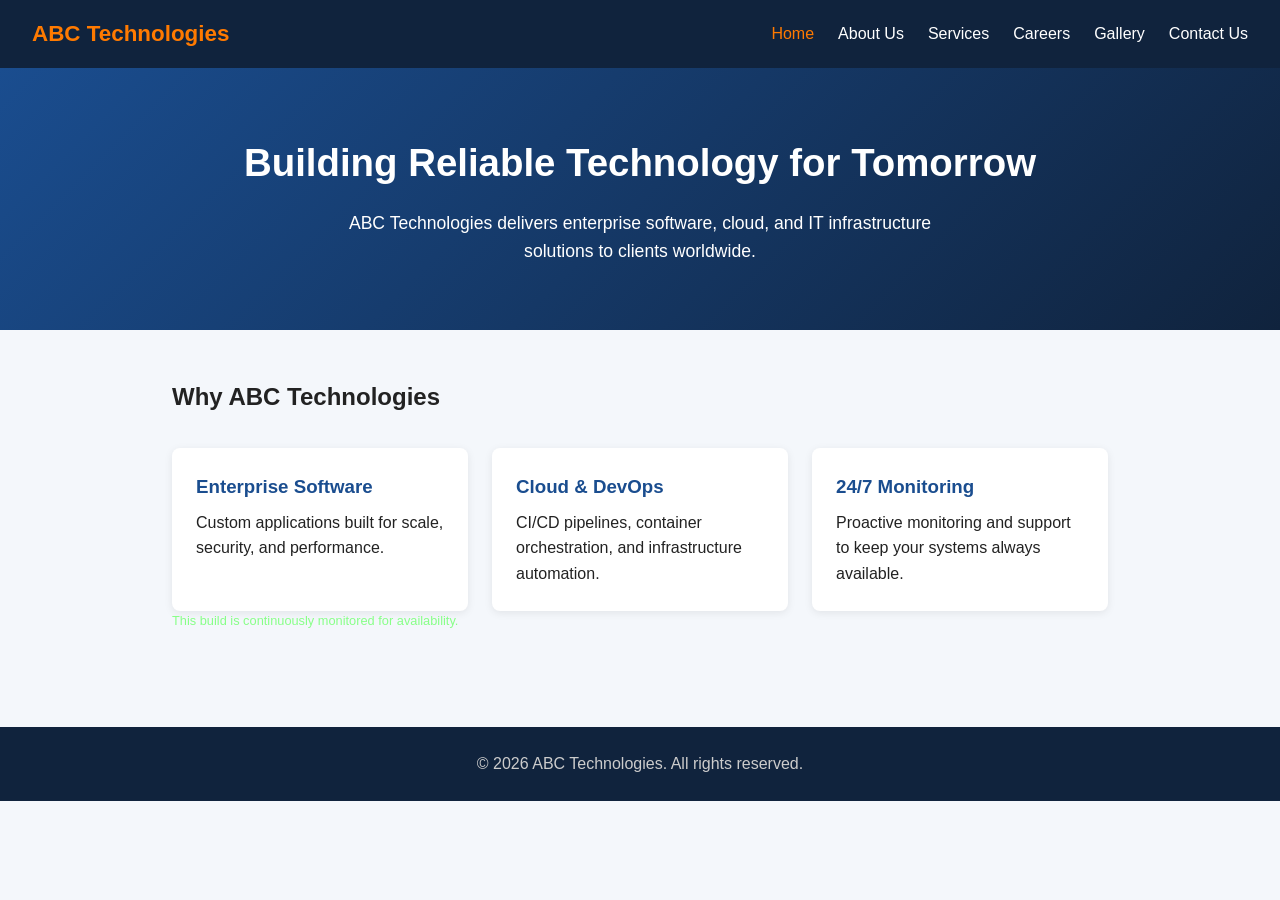
==== website/index.html @ ffd38bb0 "Initial commit: ABC Technologies website + DevOps pipeline" ====
<!DOCTYPE html>
<html lang="en">
<head>
<meta charset="UTF-8">
<meta name="viewport" content="width=device-width, initial-scale=1.0">
<title>ABC Technologies</title>
<link rel="stylesheet" href="css/style.css">
</head>
<body>
<header>
  <div class="logo">ABC Technologies</div>
  <nav>
    <ul>
      <li><a href="index.html">Home</a></li>
      <li><a href="about.html">About Us</a></li>
      <li><a href="services.html">Services</a></li>
      <li><a href="careers.html">Careers</a></li>
      <li><a href="gallery.html">Gallery</a></li>
      <li><a href="contact.html">Contact Us</a></li>
    </ul>
  </nav>
</header>

<section class="hero">
  <h1>Building Reliable Technology for Tomorrow</h1>
  <p>ABC Technologies delivers enterprise software, cloud, and IT infrastructure solutions to clients worldwide.</p>
</section>

<main>
  <h2>Why ABC Technologies</h2>
  <div class="card-grid">
    <div class="card">
      <h3>Enterprise Software</h3>
      <p>Custom applications built for scale, security, and performance.</p>
    </div>
    <div class="card">
      <h3>Cloud & DevOps</h3>
      <p>CI/CD pipelines, container orchestration, and infrastructure automation.</p>
    </div>
    <div class="card">
      <h3>24/7 Monitoring</h3>
      <p>Proactive monitoring and support to keep your systems always available.</p>
    </div>
  </div>
  <p id="health">This build is continuously monitored for availability.</p>
</main>

<footer>
  &copy; 2026 ABC Technologies. All rights reserved.
</footer>
<script src="js/main.js"></script>
</body>
</html>
---- website/css/style.css ----
:root {
  --primary: #1a4d8f;
  --accent: #ff7a00;
  --dark: #10233d;
  --light: #f4f7fb;
}

* { box-sizing: border-box; margin: 0; padding: 0; }

body {
  font-family: 'Segoe UI', Arial, sans-serif;
  color: #222;
  background: var(--light);
  line-height: 1.6;
}

header {
  background: var(--dark);
  color: #fff;
  padding: 1rem 2rem;
  display: flex;
  justify-content: space-between;
  align-items: center;
  flex-wrap: wrap;
}

header .logo { font-size: 1.4rem; font-weight: 700; color: var(--accent); }

nav ul {
  list-style: none;
  display: flex;
  gap: 1.5rem;
  flex-wrap: wrap;
}

nav a {
  color: #fff;
  text-decoration: none;
  font-weight: 500;
}

nav a:hover, nav a.active { color: var(--accent); }

.hero {
  background: linear-gradient(135deg, var(--primary), var(--dark));
  color: #fff;
  padding: 4rem 2rem;
  text-align: center;
}

.hero h1 { font-size: 2.4rem; margin-bottom: 1rem; }
.hero p { font-size: 1.1rem; max-width: 600px; margin: 0 auto; }

main { padding: 3rem 2rem; max-width: 1000px; margin: 0 auto; }

.card-grid {
  display: grid;
  grid-template-columns: repeat(auto-fit, minmax(220px, 1fr));
  gap: 1.5rem;
  margin-top: 2rem;
}

.card {
  background: #fff;
  border-radius: 8px;
  padding: 1.5rem;
  box-shadow: 0 2px 8px rgba(0,0,0,0.08);
}

.card h3 { color: var(--primary); margin-bottom: 0.5rem; }

.gallery-grid {
  display: grid;
  grid-template-columns: repeat(auto-fit, minmax(180px, 1fr));
  gap: 1rem;
  margin-top: 2rem;
}

.gallery-grid div {
  background: var(--primary);
  color: #fff;
  height: 140px;
  border-radius: 6px;
  display: flex;
  align-items: center;
  justify-content: center;
  font-weight: 600;
}

form { display: flex; flex-direction: column; gap: 1rem; max-width: 500px; margin-top: 1.5rem; }
input, textarea {
  padding: 0.7rem;
  border: 1px solid #ccc;
  border-radius: 4px;
  font-size: 1rem;
}
button {
  background: var(--accent);
  color: #fff;
  border: none;
  padding: 0.8rem;
  border-radius: 4px;
  font-size: 1rem;
  cursor: pointer;
}
button:hover { opacity: 0.9; }

footer {
  background: var(--dark);
  color: #ccc;
  text-align: center;
  padding: 1.5rem;
  margin-top: 3rem;
}

#health {
  font-size: 0.8rem;
  color: #8f8;
}
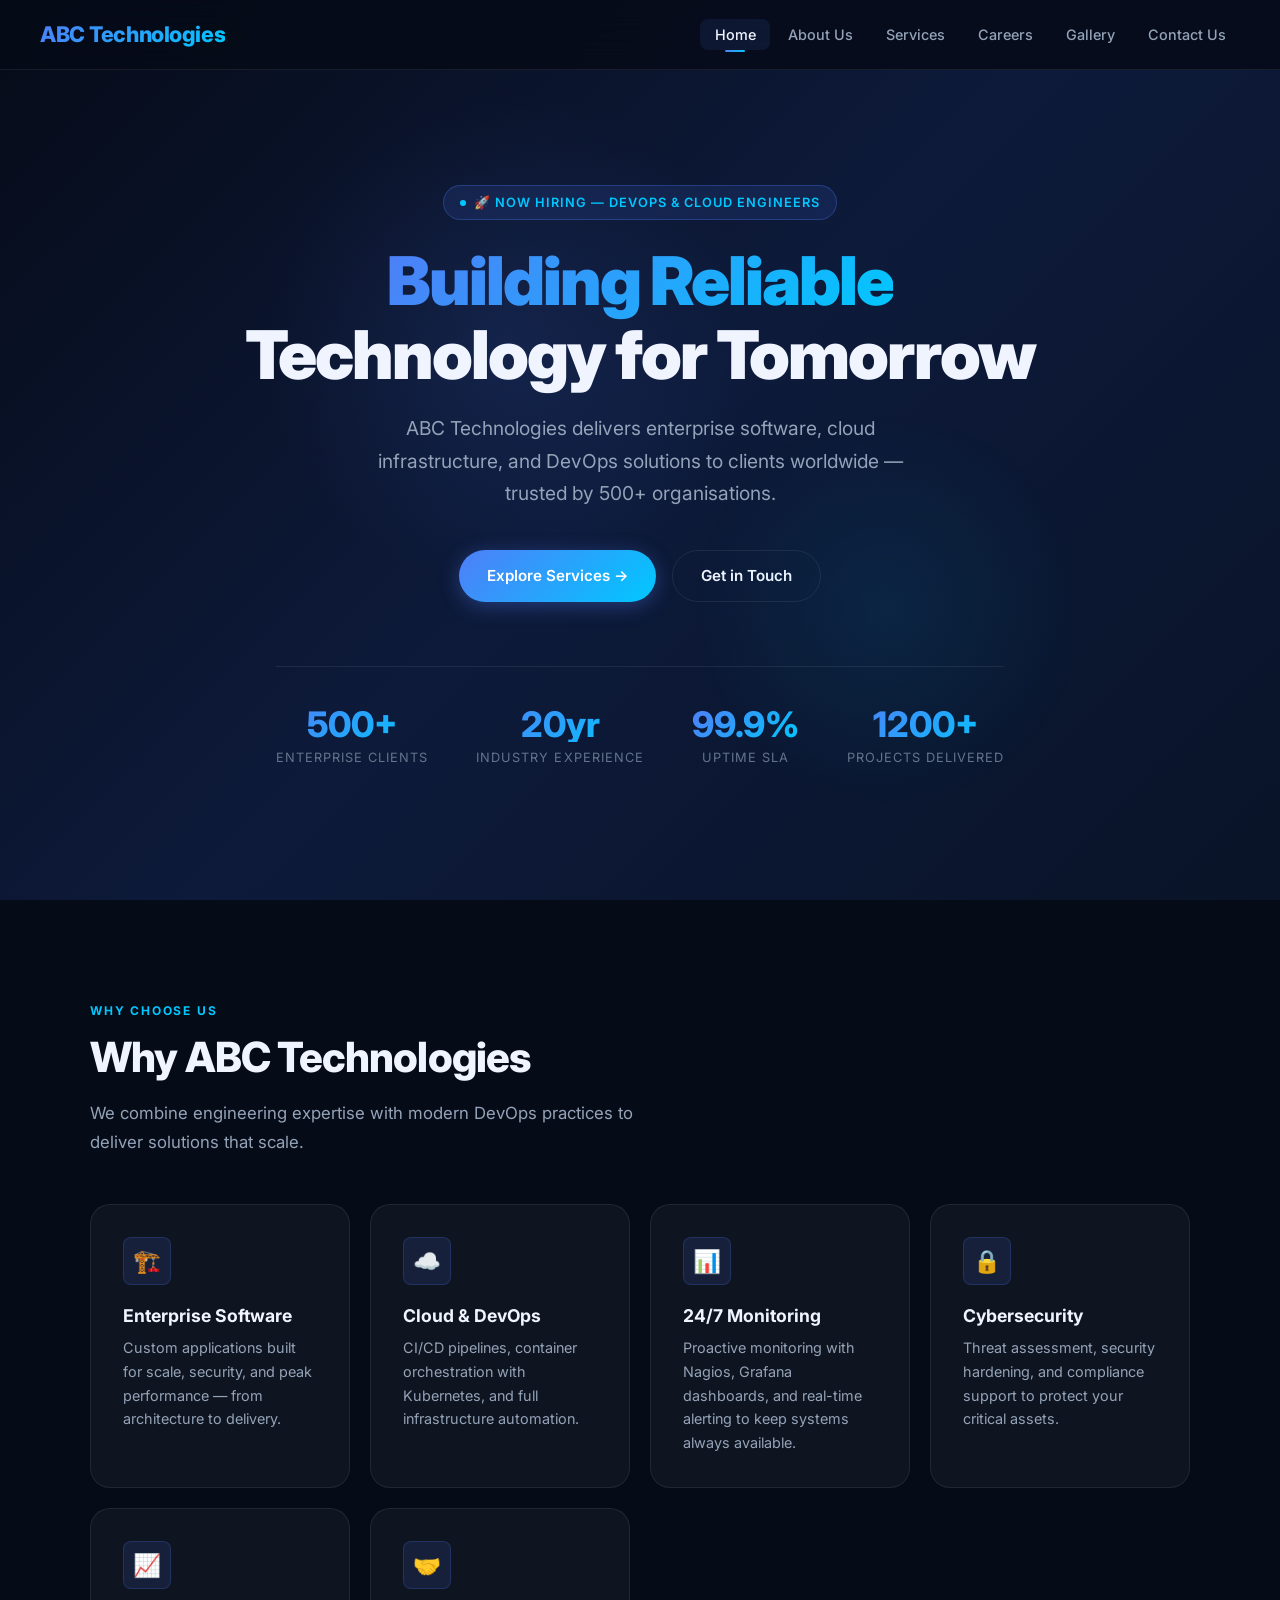
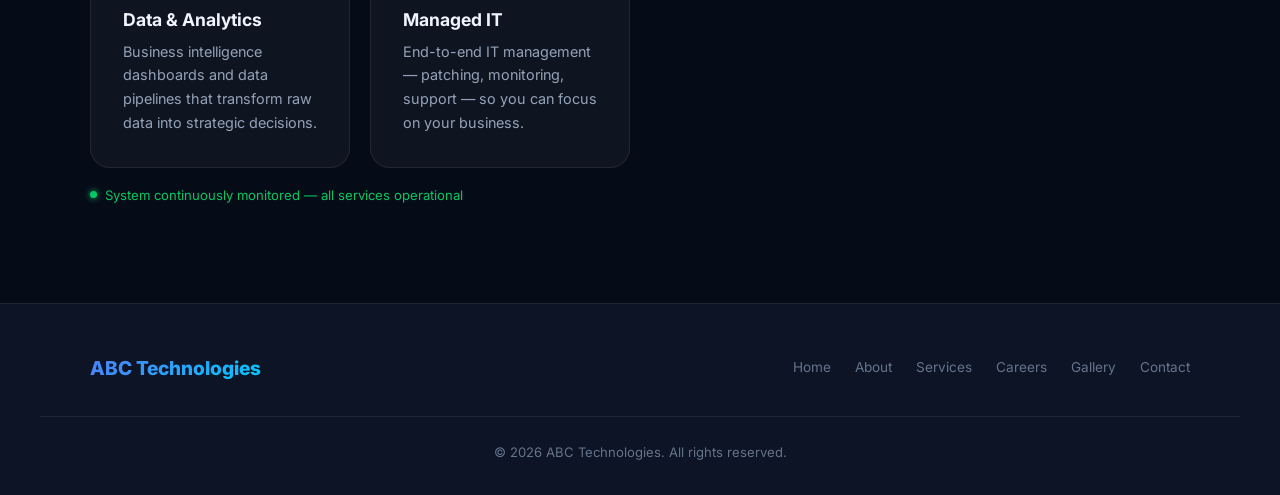
==== commit 829560be: "feat: premium website redesign + DevOps pipeline improvements - Redesigned all 6 pages with dark gla" ====
--- a/website/index.html
+++ b/website/index.html
@@ -1,53 +1,102 @@
 <!DOCTYPE html>
 <html lang="en">
 <head>
-<meta charset="UTF-8">
-<meta name="viewport" content="width=device-width, initial-scale=1.0">
-<title>ABC Technologies</title>
-<link rel="stylesheet" href="css/style.css">
+  <meta charset="UTF-8">
+  <meta name="viewport" content="width=device-width, initial-scale=1.0">
+  <meta name="description" content="ABC Technologies — Enterprise software, cloud, DevOps, and IT infrastructure solutions for businesses worldwide.">
+  <title>ABC Technologies — Building Reliable Technology for Tomorrow</title>
+  <link rel="stylesheet" href="css/style.css">
 </head>
 <body>
-<header>
+
+<header id="site-header">
   <div class="logo">ABC Technologies</div>
   <nav>
     <ul>
-      <li><a href="index.html">Home</a></li>
-      <li><a href="about.html">About Us</a></li>
-      <li><a href="services.html">Services</a></li>
-      <li><a href="careers.html">Careers</a></li>
-      <li><a href="gallery.html">Gallery</a></li>
-      <li><a href="contact.html">Contact Us</a></li>
+      <li><a href="index.html" id="nav-home">Home</a></li>
+      <li><a href="about.html" id="nav-about">About Us</a></li>
+      <li><a href="services.html" id="nav-services">Services</a></li>
+      <li><a href="careers.html" id="nav-careers">Careers</a></li>
+      <li><a href="gallery.html" id="nav-gallery">Gallery</a></li>
+      <li><a href="contact.html" id="nav-contact">Contact Us</a></li>
     </ul>
   </nav>
 </header>
 
+<!-- Hero Section -->
 <section class="hero">
-  <h1>Building Reliable Technology for Tomorrow</h1>
-  <p>ABC Technologies delivers enterprise software, cloud, and IT infrastructure solutions to clients worldwide.</p>
+  <div class="hero-badge">🚀 Now Hiring — DevOps & Cloud Engineers</div>
+  <h1><span class="gradient-text">Building Reliable</span><br>Technology for Tomorrow</h1>
+  <p>ABC Technologies delivers enterprise software, cloud infrastructure, and DevOps solutions to clients worldwide — trusted by 500+ organisations.</p>
+  <div class="hero-cta">
+    <a href="services.html" id="hero-cta-services" class="btn btn-primary">Explore Services →</a>
+    <a href="contact.html" id="hero-cta-contact" class="btn btn-outline">Get in Touch</a>
+  </div>
+  <div class="stats-row">
+    <div class="stat"><div class="stat-number">500+</div><div class="stat-label">Enterprise Clients</div></div>
+    <div class="stat"><div class="stat-number">20yr</div><div class="stat-label">Industry Experience</div></div>
+    <div class="stat"><div class="stat-number">99.9%</div><div class="stat-label">Uptime SLA</div></div>
+    <div class="stat"><div class="stat-number">1200+</div><div class="stat-label">Projects Delivered</div></div>
+  </div>
 </section>
 
-<main>
-  <h2>Why ABC Technologies</h2>
-  <div class="card-grid">
-    <div class="card">
-      <h3>Enterprise Software</h3>
-      <p>Custom applications built for scale, security, and performance.</p>
+<!-- Why ABC Technologies -->
+<section class="section">
+  <div class="section-inner">
+    <div class="section-label">Why Choose Us</div>
+    <h2 class="section-title">Why ABC Technologies</h2>
+    <p class="section-desc">We combine engineering expertise with modern DevOps practices to deliver solutions that scale.</p>
+    <div class="card-grid">
+      <div class="card">
+        <div class="card-icon">🏗️</div>
+        <h3>Enterprise Software</h3>
+        <p>Custom applications built for scale, security, and peak performance — from architecture to delivery.</p>
+      </div>
+      <div class="card">
+        <div class="card-icon">☁️</div>
+        <h3>Cloud &amp; DevOps</h3>
+        <p>CI/CD pipelines, container orchestration with Kubernetes, and full infrastructure automation.</p>
+      </div>
+      <div class="card">
+        <div class="card-icon">📊</div>
+        <h3>24/7 Monitoring</h3>
+        <p>Proactive monitoring with Nagios, Grafana dashboards, and real-time alerting to keep systems always available.</p>
+      </div>
+      <div class="card">
+        <div class="card-icon">🔒</div>
+        <h3>Cybersecurity</h3>
+        <p>Threat assessment, security hardening, and compliance support to protect your critical assets.</p>
+      </div>
+      <div class="card">
+        <div class="card-icon">📈</div>
+        <h3>Data &amp; Analytics</h3>
+        <p>Business intelligence dashboards and data pipelines that transform raw data into strategic decisions.</p>
+      </div>
+      <div class="card">
+        <div class="card-icon">🤝</div>
+        <h3>Managed IT</h3>
+        <p>End-to-end IT management — patching, monitoring, support — so you can focus on your business.</p>
+      </div>
     </div>
-    <div class="card">
-      <h3>Cloud & DevOps</h3>
-      <p>CI/CD pipelines, container orchestration, and infrastructure automation.</p>
-    </div>
-    <div class="card">
-      <h3>24/7 Monitoring</h3>
-      <p>Proactive monitoring and support to keep your systems always available.</p>
+    <p id="health">System continuously monitored — all services operational</p>
+  </div>
+</section>
+
+<footer>
+  <div class="footer-inner">
+    <div class="footer-logo">ABC Technologies</div>
+    <div class="footer-links">
+      <a href="index.html">Home</a>
+      <a href="about.html">About</a>
+      <a href="services.html">Services</a>
+      <a href="careers.html">Careers</a>
+      <a href="gallery.html">Gallery</a>
+      <a href="contact.html">Contact</a>
     </div>
   </div>
-  <p id="health">This build is continuously monitored for availability.</p>
-</main>
+  <div class="footer-copy">&copy; 2026 ABC Technologies. All rights reserved.</div>
+</footer>
 
-<footer>
-  &copy; 2026 ABC Technologies. All rights reserved.
-</footer>
 <script src="js/main.js"></script>
 </body>
 </html>
--- a/website/css/style.css
+++ b/website/css/style.css
@@ -1,119 +1,940 @@
+/* ============================================================
+   ABC Technologies — Premium Dark Glassmorphism Design System
+   ============================================================ */
+
+@import url('https://fonts.googleapis.com/css2?family=Inter:wght@300;400;500;600;700;800;900&display=swap');
+
+/* ─── CSS Variables ───────────────────────────────────────── */
 :root {
-  --primary: #1a4d8f;
-  --accent: #ff7a00;
-  --dark: #10233d;
-  --light: #f4f7fb;
-}
-
-* { box-sizing: border-box; margin: 0; padding: 0; }
+  --bg-primary:    #060b18;
+  --bg-secondary:  #0d1425;
+  --bg-card:       rgba(255,255,255,0.04);
+  --bg-card-hover: rgba(255,255,255,0.08);
+  --border-glass:  rgba(255,255,255,0.08);
+  --border-hover:  rgba(79,126,248,0.4);
+
+  --accent-blue:   #4f7ef8;
+  --accent-cyan:   #00c8ff;
+  --accent-orange: #ff7a00;
+  --accent-grad:   linear-gradient(135deg, #4f7ef8 0%, #00c8ff 100%);
+  --hero-grad:     linear-gradient(135deg, #060b18 0%, #0d1a3a 50%, #091428 100%);
+
+  --text-primary:  #f0f4ff;
+  --text-secondary:#94a3b8;
+  --text-muted:    #64748b;
+
+  --nav-height: 70px;
+  --radius-sm:  8px;
+  --radius-md:  14px;
+  --radius-lg:  20px;
+  --radius-xl:  28px;
+
+  --shadow-card: 0 4px 24px rgba(0,0,0,0.4);
+  --shadow-glow: 0 0 40px rgba(79,126,248,0.15);
+  --transition:  all 0.3s cubic-bezier(0.4,0,0.2,1);
+}
+
+/* ─── Reset ───────────────────────────────────────────────── */
+*, *::before, *::after { box-sizing: border-box; margin: 0; padding: 0; }
+
+html { scroll-behavior: smooth; }
 
 body {
-  font-family: 'Segoe UI', Arial, sans-serif;
-  color: #222;
-  background: var(--light);
-  line-height: 1.6;
-}
-
+  font-family: 'Inter', -apple-system, sans-serif;
+  background: var(--bg-primary);
+  color: var(--text-primary);
+  line-height: 1.7;
+  overflow-x: hidden;
+}
+
+/* Animated background grid */
+body::before {
+  content: '';
+  position: fixed;
+  inset: 0;
+  background-image:
+    linear-gradient(rgba(79,126,248,0.03) 1px, transparent 1px),
+    linear-gradient(90deg, rgba(79,126,248,0.03) 1px, transparent 1px);
+  background-size: 60px 60px;
+  pointer-events: none;
+  z-index: 0;
+}
+
+/* ─── Scrollbar ───────────────────────────────────────────── */
+::-webkit-scrollbar { width: 6px; }
+::-webkit-scrollbar-track { background: var(--bg-secondary); }
+::-webkit-scrollbar-thumb { background: var(--accent-blue); border-radius: 3px; }
+
+/* ─── Typography ──────────────────────────────────────────── */
+h1, h2, h3, h4 { font-weight: 700; line-height: 1.2; }
+
+.gradient-text {
+  background: var(--accent-grad);
+  -webkit-background-clip: text;
+  -webkit-text-fill-color: transparent;
+  background-clip: text;
+}
+
+/* ─── Navigation ──────────────────────────────────────────── */
 header {
-  background: var(--dark);
-  color: #fff;
-  padding: 1rem 2rem;
-  display: flex;
+  position: fixed;
+  top: 0; left: 0; right: 0;
+  height: var(--nav-height);
+  background: rgba(6,11,24,0.85);
+  backdrop-filter: blur(20px);
+  -webkit-backdrop-filter: blur(20px);
+  border-bottom: 1px solid var(--border-glass);
+  display: flex;
+  align-items: center;
   justify-content: space-between;
-  align-items: center;
-  flex-wrap: wrap;
-}
-
-header .logo { font-size: 1.4rem; font-weight: 700; color: var(--accent); }
+  padding: 0 2.5rem;
+  z-index: 1000;
+  transition: var(--transition);
+}
+
+header.scrolled {
+  background: rgba(6,11,24,0.97);
+  box-shadow: 0 4px 30px rgba(0,0,0,0.5);
+}
+
+.logo {
+  font-size: 1.35rem;
+  font-weight: 800;
+  background: var(--accent-grad);
+  -webkit-background-clip: text;
+  -webkit-text-fill-color: transparent;
+  background-clip: text;
+  letter-spacing: -0.02em;
+}
+
+.logo span {
+  display: inline-block;
+  width: 8px; height: 8px;
+  background: var(--accent-cyan);
+  border-radius: 50%;
+  margin-left: 3px;
+  vertical-align: super;
+  font-size: 0; /* hide text */
+  -webkit-text-fill-color: transparent;
+}
 
 nav ul {
   list-style: none;
   display: flex;
+  gap: 0.25rem;
+  align-items: center;
+}
+
+nav a {
+  color: var(--text-secondary);
+  text-decoration: none;
+  font-weight: 500;
+  font-size: 0.9rem;
+  padding: 0.45rem 0.9rem;
+  border-radius: var(--radius-sm);
+  transition: var(--transition);
+  position: relative;
+}
+
+nav a:hover,
+nav a.active {
+  color: var(--text-primary);
+  background: rgba(79,126,248,0.1);
+}
+
+nav a.active::after {
+  content: '';
+  position: absolute;
+  bottom: -2px; left: 50%;
+  transform: translateX(-50%);
+  width: 20px; height: 2px;
+  background: var(--accent-grad);
+  border-radius: 2px;
+}
+
+/* ─── Hero ────────────────────────────────────────────────── */
+.hero {
+  min-height: 100vh;
+  display: flex;
+  flex-direction: column;
+  align-items: center;
+  justify-content: center;
+  text-align: center;
+  padding: calc(var(--nav-height) + 3rem) 2rem 4rem;
+  background: var(--hero-grad);
+  position: relative;
+  overflow: hidden;
+}
+
+/* Glowing orbs */
+.hero::before {
+  content: '';
+  position: absolute;
+  top: 10%; left: 20%;
+  width: 500px; height: 500px;
+  background: radial-gradient(circle, rgba(79,126,248,0.12) 0%, transparent 70%);
+  border-radius: 50%;
+  pointer-events: none;
+  animation: float 8s ease-in-out infinite;
+}
+
+.hero::after {
+  content: '';
+  position: absolute;
+  bottom: 10%; right: 15%;
+  width: 400px; height: 400px;
+  background: radial-gradient(circle, rgba(0,200,255,0.08) 0%, transparent 70%);
+  border-radius: 50%;
+  pointer-events: none;
+  animation: float 10s ease-in-out infinite reverse;
+}
+
+@keyframes float {
+  0%, 100% { transform: translateY(0px) scale(1); }
+  50% { transform: translateY(-30px) scale(1.05); }
+}
+
+.hero-badge {
+  display: inline-flex;
+  align-items: center;
+  gap: 0.5rem;
+  background: rgba(79,126,248,0.12);
+  border: 1px solid rgba(79,126,248,0.3);
+  color: var(--accent-cyan);
+  font-size: 0.8rem;
+  font-weight: 600;
+  letter-spacing: 0.08em;
+  text-transform: uppercase;
+  padding: 0.35rem 1rem;
+  border-radius: 100px;
+  margin-bottom: 1.5rem;
+  animation: fadeInUp 0.6s ease both;
+}
+
+.hero-badge::before {
+  content: '';
+  width: 6px; height: 6px;
+  background: var(--accent-cyan);
+  border-radius: 50%;
+  animation: pulse-dot 2s infinite;
+}
+
+@keyframes pulse-dot {
+  0%, 100% { opacity: 1; transform: scale(1); }
+  50% { opacity: 0.5; transform: scale(0.8); }
+}
+
+.hero h1 {
+  font-size: clamp(2.4rem, 6vw, 4.2rem);
+  font-weight: 900;
+  line-height: 1.1;
+  letter-spacing: -0.03em;
+  margin-bottom: 1.25rem;
+  animation: fadeInUp 0.7s ease 0.1s both;
+}
+
+.hero p {
+  font-size: clamp(1rem, 2vw, 1.2rem);
+  color: var(--text-secondary);
+  max-width: 580px;
+  margin: 0 auto 2.5rem;
+  animation: fadeInUp 0.7s ease 0.2s both;
+}
+
+.hero-cta {
+  display: flex;
+  gap: 1rem;
+  justify-content: center;
+  flex-wrap: wrap;
+  animation: fadeInUp 0.7s ease 0.3s both;
+}
+
+/* ─── Buttons ─────────────────────────────────────────────── */
+.btn {
+  display: inline-flex;
+  align-items: center;
+  gap: 0.5rem;
+  padding: 0.75rem 1.75rem;
+  border-radius: 100px;
+  font-size: 0.95rem;
+  font-weight: 600;
+  font-family: 'Inter', sans-serif;
+  cursor: pointer;
+  text-decoration: none;
+  transition: var(--transition);
+  border: none;
+}
+
+.btn-primary {
+  background: var(--accent-grad);
+  color: #fff;
+  box-shadow: 0 4px 20px rgba(79,126,248,0.35);
+}
+
+.btn-primary:hover {
+  transform: translateY(-2px);
+  box-shadow: 0 8px 30px rgba(79,126,248,0.5);
+}
+
+.btn-outline {
+  background: transparent;
+  color: var(--text-primary);
+  border: 1px solid var(--border-glass);
+}
+
+.btn-outline:hover {
+  background: var(--bg-card-hover);
+  border-color: var(--border-hover);
+  transform: translateY(-2px);
+}
+
+/* ─── Stats Row ───────────────────────────────────────────── */
+.stats-row {
+  display: flex;
+  justify-content: center;
+  gap: 3rem;
+  flex-wrap: wrap;
+  margin-top: 4rem;
+  padding-top: 2.5rem;
+  border-top: 1px solid var(--border-glass);
+  animation: fadeInUp 0.7s ease 0.4s both;
+  position: relative;
+  z-index: 1;
+}
+
+.stat {
+  text-align: center;
+}
+
+.stat-number {
+  font-size: 2.2rem;
+  font-weight: 800;
+  background: var(--accent-grad);
+  -webkit-background-clip: text;
+  -webkit-text-fill-color: transparent;
+  background-clip: text;
+  line-height: 1;
+}
+
+.stat-label {
+  font-size: 0.8rem;
+  color: var(--text-muted);
+  text-transform: uppercase;
+  letter-spacing: 0.08em;
+  margin-top: 0.3rem;
+}
+
+/* ─── Sections ────────────────────────────────────────────── */
+.section {
+  padding: 6rem 2rem;
+  position: relative;
+  z-index: 1;
+}
+
+.section-inner {
+  max-width: 1100px;
+  margin: 0 auto;
+}
+
+.section-label {
+  display: inline-block;
+  color: var(--accent-cyan);
+  font-size: 0.75rem;
+  font-weight: 700;
+  letter-spacing: 0.15em;
+  text-transform: uppercase;
+  margin-bottom: 0.75rem;
+}
+
+.section-title {
+  font-size: clamp(1.8rem, 4vw, 2.6rem);
+  font-weight: 800;
+  letter-spacing: -0.02em;
+  margin-bottom: 1rem;
+}
+
+.section-desc {
+  color: var(--text-secondary);
+  font-size: 1.05rem;
+  max-width: 560px;
+  margin-bottom: 3rem;
+}
+
+/* ─── Cards ───────────────────────────────────────────────── */
+.card-grid {
+  display: grid;
+  grid-template-columns: repeat(auto-fit, minmax(260px, 1fr));
+  gap: 1.25rem;
+  margin-top: 2.5rem;
+}
+
+.card {
+  background: var(--bg-card);
+  border: 1px solid var(--border-glass);
+  border-radius: var(--radius-lg);
+  padding: 2rem;
+  transition: var(--transition);
+  position: relative;
+  overflow: hidden;
+  opacity: 0;
+  transform: translateY(24px);
+}
+
+.card.visible {
+  opacity: 1;
+  transform: translateY(0);
+}
+
+.card::before {
+  content: '';
+  position: absolute;
+  top: 0; left: 0; right: 0;
+  height: 1px;
+  background: linear-gradient(90deg, transparent, rgba(79,126,248,0.5), transparent);
+  opacity: 0;
+  transition: var(--transition);
+}
+
+.card:hover {
+  background: var(--bg-card-hover);
+  border-color: var(--border-hover);
+  transform: translateY(-4px);
+  box-shadow: var(--shadow-glow);
+}
+
+.card:hover::before { opacity: 1; }
+
+.card-icon {
+  width: 48px; height: 48px;
+  background: rgba(79,126,248,0.12);
+  border: 1px solid rgba(79,126,248,0.2);
+  border-radius: var(--radius-sm);
+  display: flex;
+  align-items: center;
+  justify-content: center;
+  font-size: 1.4rem;
+  margin-bottom: 1.25rem;
+}
+
+.card h3 {
+  font-size: 1.1rem;
+  font-weight: 700;
+  color: var(--text-primary);
+  margin-bottom: 0.6rem;
+}
+
+.card p {
+  font-size: 0.9rem;
+  color: var(--text-secondary);
+  line-height: 1.65;
+}
+
+/* ─── Sub-hero banner (inner pages) ──────────────────────── */
+.page-hero {
+  padding: calc(var(--nav-height) + 4rem) 2rem 4rem;
+  text-align: center;
+  background: var(--hero-grad);
+  position: relative;
+  overflow: hidden;
+}
+
+.page-hero::before {
+  content: '';
+  position: absolute;
+  top: 50%; left: 50%;
+  transform: translate(-50%, -50%);
+  width: 600px; height: 300px;
+  background: radial-gradient(ellipse, rgba(79,126,248,0.1) 0%, transparent 70%);
+  pointer-events: none;
+}
+
+.page-hero h1 {
+  font-size: clamp(2rem, 5vw, 3.2rem);
+  font-weight: 900;
+  letter-spacing: -0.03em;
+  position: relative;
+}
+
+.page-hero p {
+  color: var(--text-secondary);
+  font-size: 1.1rem;
+  margin-top: 0.75rem;
+  position: relative;
+}
+
+/* ─── About — Timeline ────────────────────────────────────── */
+.timeline {
+  position: relative;
+  padding-left: 2rem;
+  margin-top: 2rem;
+}
+
+.timeline::before {
+  content: '';
+  position: absolute;
+  left: 0; top: 0; bottom: 0;
+  width: 2px;
+  background: linear-gradient(180deg, var(--accent-blue), var(--accent-cyan));
+  border-radius: 2px;
+}
+
+.timeline-item {
+  position: relative;
+  padding: 0 0 2rem 2rem;
+  opacity: 0;
+  transform: translateX(-16px);
+  transition: var(--transition);
+}
+
+.timeline-item.visible {
+  opacity: 1;
+  transform: translateX(0);
+}
+
+.timeline-item::before {
+  content: '';
+  position: absolute;
+  left: -5px; top: 6px;
+  width: 10px; height: 10px;
+  background: var(--accent-cyan);
+  border: 2px solid var(--bg-primary);
+  border-radius: 50%;
+  box-shadow: 0 0 8px rgba(0,200,255,0.5);
+}
+
+.timeline-item .year {
+  font-size: 0.75rem;
+  font-weight: 700;
+  color: var(--accent-cyan);
+  text-transform: uppercase;
+  letter-spacing: 0.1em;
+}
+
+.timeline-item h3 { font-size: 1rem; margin: 0.25rem 0 0.4rem; }
+.timeline-item p { font-size: 0.88rem; color: var(--text-secondary); }
+
+/* ─── Services — Icon Cards ───────────────────────────────── */
+.service-card {
+  background: var(--bg-card);
+  border: 1px solid var(--border-glass);
+  border-radius: var(--radius-lg);
+  padding: 2rem;
+  transition: var(--transition);
+  opacity: 0;
+  transform: translateY(24px);
+}
+
+.service-card.visible {
+  opacity: 1;
+  transform: translateY(0);
+}
+
+.service-card:hover {
+  background: var(--bg-card-hover);
+  border-color: var(--border-hover);
+  transform: translateY(-4px);
+  box-shadow: var(--shadow-glow);
+}
+
+.service-icon {
+  font-size: 2rem;
+  margin-bottom: 1rem;
+}
+
+.service-card h3 {
+  font-size: 1.1rem;
+  font-weight: 700;
+  margin-bottom: 0.6rem;
+}
+
+.service-card p {
+  font-size: 0.88rem;
+  color: var(--text-secondary);
+}
+
+/* ─── Careers — Job Cards ─────────────────────────────────── */
+.job-card {
+  background: var(--bg-card);
+  border: 1px solid var(--border-glass);
+  border-radius: var(--radius-lg);
+  padding: 1.75rem 2rem;
+  display: flex;
+  align-items: center;
+  justify-content: space-between;
   gap: 1.5rem;
   flex-wrap: wrap;
-}
-
-nav a {
+  transition: var(--transition);
+  opacity: 0;
+  transform: translateY(16px);
+}
+
+.job-card.visible {
+  opacity: 1;
+  transform: translateY(0);
+}
+
+.job-card:hover {
+  background: var(--bg-card-hover);
+  border-color: var(--border-hover);
+  box-shadow: var(--shadow-glow);
+}
+
+.job-info h3 {
+  font-size: 1.05rem;
+  font-weight: 700;
+  margin-bottom: 0.5rem;
+}
+
+.job-badges {
+  display: flex;
+  gap: 0.5rem;
+  flex-wrap: wrap;
+}
+
+.badge {
+  display: inline-block;
+  padding: 0.25rem 0.75rem;
+  border-radius: 100px;
+  font-size: 0.75rem;
+  font-weight: 600;
+}
+
+.badge-location {
+  background: rgba(0,200,255,0.1);
+  color: var(--accent-cyan);
+  border: 1px solid rgba(0,200,255,0.2);
+}
+
+.badge-type {
+  background: rgba(79,126,248,0.1);
+  color: var(--accent-blue);
+  border: 1px solid rgba(79,126,248,0.2);
+}
+
+.badge-dept {
+  background: rgba(255,122,0,0.1);
+  color: var(--accent-orange);
+  border: 1px solid rgba(255,122,0,0.2);
+}
+
+.job-card .btn-apply {
+  flex-shrink: 0;
+  background: rgba(79,126,248,0.1);
+  color: var(--accent-blue);
+  border: 1px solid rgba(79,126,248,0.3);
+  padding: 0.55rem 1.25rem;
+  border-radius: 100px;
+  font-size: 0.85rem;
+  font-weight: 600;
+  cursor: pointer;
+  text-decoration: none;
+  font-family: 'Inter', sans-serif;
+  transition: var(--transition);
+}
+
+.job-card .btn-apply:hover {
+  background: var(--accent-grad);
   color: #fff;
-  text-decoration: none;
-  font-weight: 500;
-}
-
-nav a:hover, nav a.active { color: var(--accent); }
-
-.hero {
-  background: linear-gradient(135deg, var(--primary), var(--dark));
-  color: #fff;
-  padding: 4rem 2rem;
-  text-align: center;
-}
-
-.hero h1 { font-size: 2.4rem; margin-bottom: 1rem; }
-.hero p { font-size: 1.1rem; max-width: 600px; margin: 0 auto; }
-
-main { padding: 3rem 2rem; max-width: 1000px; margin: 0 auto; }
-
-.card-grid {
-  display: grid;
-  grid-template-columns: repeat(auto-fit, minmax(220px, 1fr));
-  gap: 1.5rem;
-  margin-top: 2rem;
-}
-
-.card {
-  background: #fff;
-  border-radius: 8px;
-  padding: 1.5rem;
-  box-shadow: 0 2px 8px rgba(0,0,0,0.08);
-}
-
-.card h3 { color: var(--primary); margin-bottom: 0.5rem; }
-
+  border-color: transparent;
+  box-shadow: 0 4px 16px rgba(79,126,248,0.35);
+}
+
+/* ─── Gallery ─────────────────────────────────────────────── */
 .gallery-grid {
   display: grid;
-  grid-template-columns: repeat(auto-fit, minmax(180px, 1fr));
+  grid-template-columns: repeat(auto-fit, minmax(280px, 1fr));
+  gap: 1.25rem;
+  margin-top: 2rem;
+}
+
+.gallery-item {
+  border-radius: var(--radius-md);
+  overflow: hidden;
+  position: relative;
+  aspect-ratio: 4/3;
+  background: var(--bg-card);
+  border: 1px solid var(--border-glass);
+  cursor: pointer;
+  opacity: 0;
+  transform: scale(0.96);
+  transition: var(--transition);
+}
+
+.gallery-item.visible {
+  opacity: 1;
+  transform: scale(1);
+}
+
+.gallery-item img {
+  width: 100%;
+  height: 100%;
+  object-fit: cover;
+  transition: transform 0.5s ease;
+}
+
+.gallery-item:hover img { transform: scale(1.07); }
+
+.gallery-overlay {
+  position: absolute;
+  inset: 0;
+  background: linear-gradient(to top, rgba(6,11,24,0.9) 0%, transparent 60%);
+  opacity: 0;
+  transition: var(--transition);
+  display: flex;
+  align-items: flex-end;
+  padding: 1.25rem;
+}
+
+.gallery-item:hover .gallery-overlay { opacity: 1; }
+
+.gallery-overlay span {
+  color: #fff;
+  font-weight: 600;
+  font-size: 0.95rem;
+}
+
+/* ─── Contact ─────────────────────────────────────────────── */
+.contact-grid {
+  display: grid;
+  grid-template-columns: 1fr 1.5fr;
+  gap: 3rem;
+  margin-top: 2rem;
+}
+
+.contact-info-list {
+  display: flex;
+  flex-direction: column;
+  gap: 1.25rem;
+}
+
+.contact-info-item {
+  display: flex;
+  align-items: flex-start;
   gap: 1rem;
-  margin-top: 2rem;
-}
-
-.gallery-grid div {
-  background: var(--primary);
-  color: #fff;
-  height: 140px;
-  border-radius: 6px;
+  background: var(--bg-card);
+  border: 1px solid var(--border-glass);
+  border-radius: var(--radius-md);
+  padding: 1.25rem;
+  transition: var(--transition);
+}
+
+.contact-info-item:hover {
+  border-color: var(--border-hover);
+  background: var(--bg-card-hover);
+}
+
+.contact-info-icon {
+  font-size: 1.4rem;
+  flex-shrink: 0;
+  width: 42px; height: 42px;
+  background: rgba(79,126,248,0.1);
+  border-radius: var(--radius-sm);
   display: flex;
   align-items: center;
   justify-content: center;
+}
+
+.contact-info-item h4 {
+  font-size: 0.8rem;
   font-weight: 600;
-}
-
-form { display: flex; flex-direction: column; gap: 1rem; max-width: 500px; margin-top: 1.5rem; }
-input, textarea {
-  padding: 0.7rem;
-  border: 1px solid #ccc;
-  border-radius: 4px;
-  font-size: 1rem;
-}
-button {
-  background: var(--accent);
+  color: var(--text-muted);
+  text-transform: uppercase;
+  letter-spacing: 0.08em;
+  margin-bottom: 0.2rem;
+}
+
+.contact-info-item p {
+  font-size: 0.9rem;
+  color: var(--text-secondary);
+}
+
+/* ─── Form ────────────────────────────────────────────────── */
+.contact-form-wrap {
+  background: var(--bg-card);
+  border: 1px solid var(--border-glass);
+  border-radius: var(--radius-lg);
+  padding: 2.5rem;
+}
+
+.contact-form-wrap h3 {
+  font-size: 1.3rem;
+  font-weight: 700;
+  margin-bottom: 1.75rem;
+}
+
+form {
+  display: flex;
+  flex-direction: column;
+  gap: 1rem;
+}
+
+.form-row {
+  display: grid;
+  grid-template-columns: 1fr 1fr;
+  gap: 1rem;
+}
+
+.form-group {
+  display: flex;
+  flex-direction: column;
+  gap: 0.35rem;
+}
+
+.form-group label {
+  font-size: 0.8rem;
+  font-weight: 600;
+  color: var(--text-secondary);
+  text-transform: uppercase;
+  letter-spacing: 0.05em;
+}
+
+input, textarea, select {
+  background: rgba(255,255,255,0.04);
+  border: 1px solid var(--border-glass);
+  border-radius: var(--radius-sm);
+  padding: 0.75rem 1rem;
+  color: var(--text-primary);
+  font-size: 0.95rem;
+  font-family: 'Inter', sans-serif;
+  transition: var(--transition);
+  outline: none;
+  width: 100%;
+}
+
+input:focus, textarea:focus, select:focus {
+  border-color: var(--accent-blue);
+  background: rgba(79,126,248,0.05);
+  box-shadow: 0 0 0 3px rgba(79,126,248,0.1);
+}
+
+input::placeholder, textarea::placeholder { color: var(--text-muted); }
+
+textarea { resize: vertical; min-height: 130px; }
+
+button[type="submit"], .btn-submit {
+  background: var(--accent-grad);
   color: #fff;
   border: none;
-  padding: 0.8rem;
-  border-radius: 4px;
-  font-size: 1rem;
+  padding: 0.85rem 2rem;
+  border-radius: 100px;
+  font-size: 0.95rem;
+  font-weight: 600;
+  font-family: 'Inter', sans-serif;
   cursor: pointer;
-}
-button:hover { opacity: 0.9; }
-
+  transition: var(--transition);
+  align-self: flex-start;
+  box-shadow: 0 4px 20px rgba(79,126,248,0.3);
+}
+
+button[type="submit"]:hover { transform: translateY(-2px); box-shadow: 0 8px 28px rgba(79,126,248,0.45); }
+
+.form-success {
+  display: none;
+  padding: 1rem;
+  background: rgba(0,200,100,0.1);
+  border: 1px solid rgba(0,200,100,0.3);
+  border-radius: var(--radius-sm);
+  color: #00c864;
+  font-size: 0.9rem;
+  font-weight: 500;
+}
+
+/* ─── Health indicator ────────────────────────────────────── */
+#health {
+  display: inline-flex;
+  align-items: center;
+  gap: 0.5rem;
+  font-size: 0.82rem;
+  color: #00c864;
+  margin-top: 1rem;
+}
+
+#health::before {
+  content: '';
+  width: 7px; height: 7px;
+  background: #00c864;
+  border-radius: 50%;
+  box-shadow: 0 0 6px #00c864;
+  animation: pulse-dot 2s infinite;
+}
+
+/* ─── Footer ──────────────────────────────────────────────── */
 footer {
-  background: var(--dark);
-  color: #ccc;
+  background: var(--bg-secondary);
+  border-top: 1px solid var(--border-glass);
+  padding: 3rem 2.5rem 2rem;
+  position: relative;
+  z-index: 1;
+}
+
+.footer-inner {
+  max-width: 1100px;
+  margin: 0 auto;
+  display: flex;
+  align-items: center;
+  justify-content: space-between;
+  flex-wrap: wrap;
+  gap: 1rem;
+}
+
+.footer-logo {
+  font-size: 1.2rem;
+  font-weight: 800;
+  background: var(--accent-grad);
+  -webkit-background-clip: text;
+  -webkit-text-fill-color: transparent;
+  background-clip: text;
+}
+
+.footer-links {
+  display: flex;
+  gap: 1.5rem;
+  flex-wrap: wrap;
+}
+
+.footer-links a {
+  color: var(--text-muted);
+  text-decoration: none;
+  font-size: 0.85rem;
+  transition: var(--transition);
+}
+
+.footer-links a:hover { color: var(--text-primary); }
+
+.footer-copy {
+  color: var(--text-muted);
+  font-size: 0.82rem;
   text-align: center;
-  padding: 1.5rem;
-  margin-top: 3rem;
-}
-
-#health {
-  font-size: 0.8rem;
-  color: #8f8;
-}
+  margin-top: 2rem;
+  padding-top: 1.5rem;
+  border-top: 1px solid var(--border-glass);
+}
+
+/* ─── Animations ──────────────────────────────────────────── */
+@keyframes fadeInUp {
+  from { opacity: 0; transform: translateY(20px); }
+  to   { opacity: 1; transform: translateY(0); }
+}
+
+/* Stagger animation delays */
+.card:nth-child(1), .service-card:nth-child(1), .job-card:nth-child(1) { transition-delay: 0.05s; }
+.card:nth-child(2), .service-card:nth-child(2), .job-card:nth-child(2) { transition-delay: 0.1s; }
+.card:nth-child(3), .service-card:nth-child(3), .job-card:nth-child(3) { transition-delay: 0.15s; }
+.card:nth-child(4), .service-card:nth-child(4), .job-card:nth-child(4) { transition-delay: 0.2s; }
+.card:nth-child(5), .service-card:nth-child(5), .job-card:nth-child(5) { transition-delay: 0.25s; }
+.card:nth-child(6), .service-card:nth-child(6), .job-card:nth-child(6) { transition-delay: 0.3s; }
+
+/* ─── Responsive ──────────────────────────────────────────── */
+@media (max-width: 768px) {
+  header { padding: 0 1.25rem; }
+  nav a { padding: 0.4rem 0.6rem; font-size: 0.82rem; }
+  .contact-grid { grid-template-columns: 1fr; }
+  .form-row { grid-template-columns: 1fr; }
+  .stats-row { gap: 2rem; }
+  .footer-inner { flex-direction: column; align-items: flex-start; }
+}
+
+@media (max-width: 540px) {
+  nav ul { gap: 0; }
+  .hero-cta { flex-direction: column; align-items: center; }
+}
